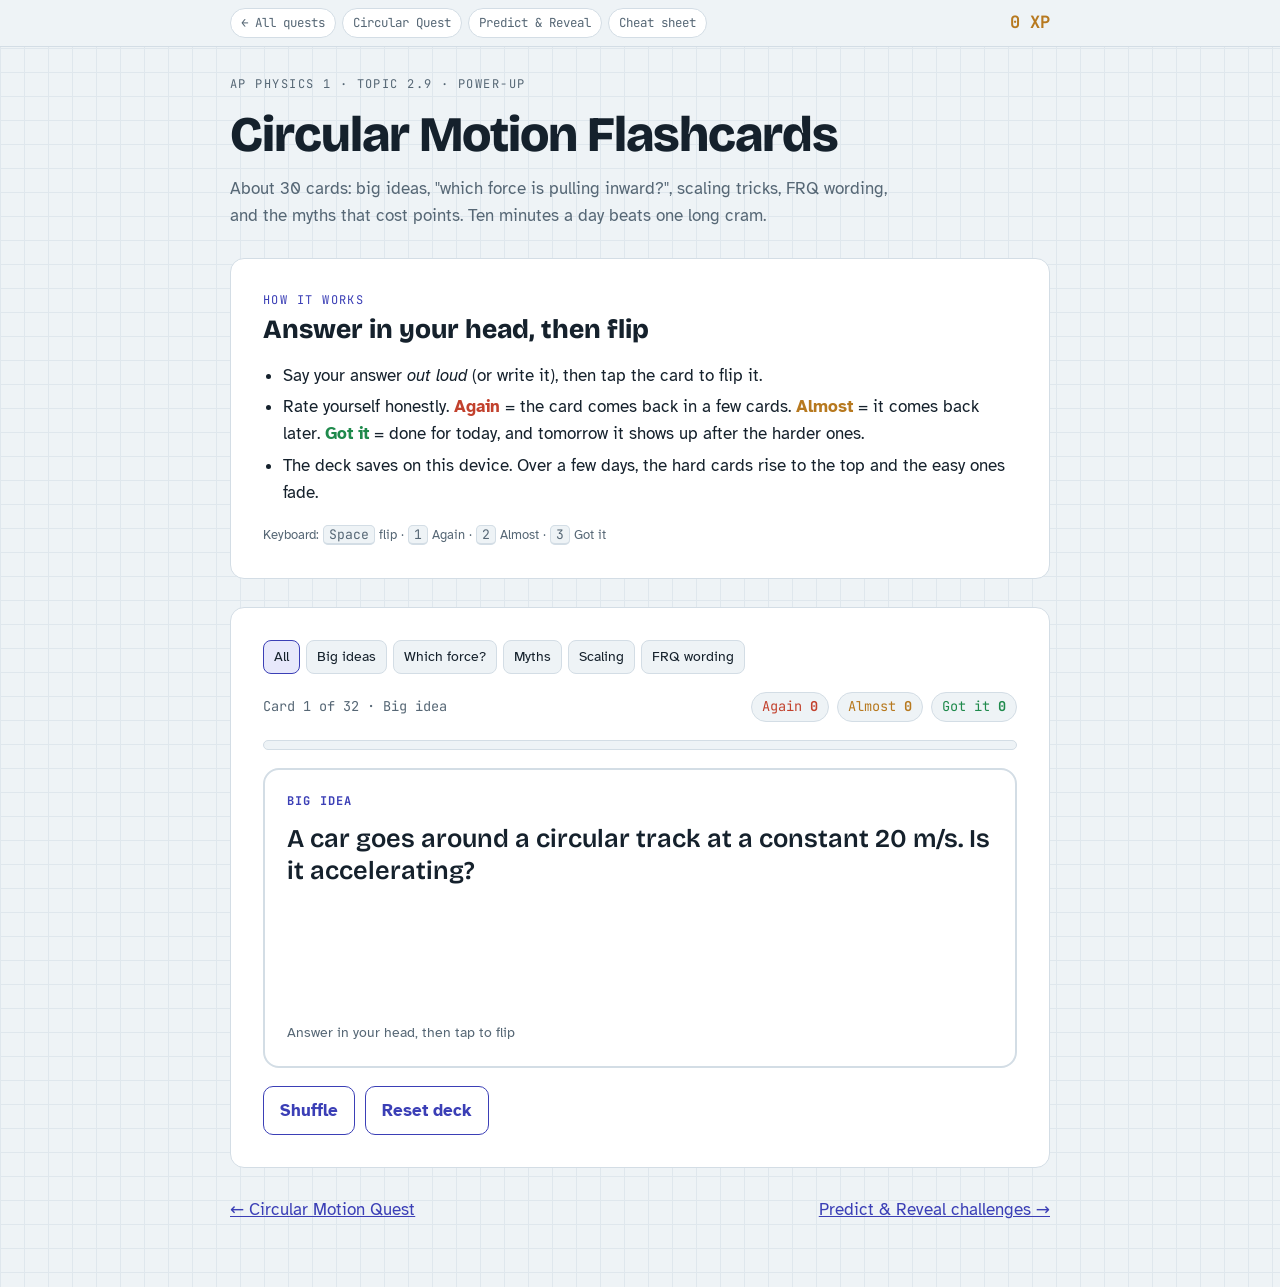
==== circular-motion-flashcards.html @ 214452eb "feat: add circular motion power-ups (predict-and-reveal, flashcards, cheat sheet) - Predict & Reveal" ====
<!doctype html>
<html lang="en"><head><meta charset="utf-8"><meta name="viewport" content="width=device-width,initial-scale=1,viewport-fit=cover">
<title>Circular Motion Flashcards</title>
<link rel="preconnect" href="https://fonts.googleapis.com"><link rel="preconnect" href="https://fonts.gstatic.com" crossorigin>
<link rel="stylesheet" href="https://fonts.googleapis.com/css2?family=Atkinson+Hyperlegible:ital,wght@0,400;0,700;1,400&family=Bricolage+Grotesque:opsz,wght@12..96,600;12..96,800&family=JetBrains+Mono:wght@500;700&display=swap">
<link rel="stylesheet" href="quest.css">
<style>
/* Deck: one big card that flips; 3 Leitner boxes (Again → Almost → Got it) decide how soon a card comes back. */
.filters{display:flex;flex-wrap:wrap;gap:6px}
.deck-top{display:flex;justify-content:space-between;align-items:center;gap:10px;flex-wrap:wrap;font-family:var(--mono);font-size:.85rem;color:var(--muted)}
.boxes{display:flex;gap:8px;flex-wrap:wrap}
.boxes span{padding:3px 10px;border-radius:99px;border:1px solid var(--line);background:var(--bg);font-variant-numeric:tabular-nums}
.boxes .b1{color:var(--bad)} .boxes .b2{color:var(--xp)} .boxes .b3{color:var(--ok)}
.flip{perspective:1400px;cursor:pointer;-webkit-tap-highlight-color:transparent}
.flip-in{position:relative;min-height:300px;transition:transform .45s;transform-style:preserve-3d}
.flip.on .flip-in{transform:rotateY(180deg)}
.face{position:absolute;inset:0;backface-visibility:hidden;-webkit-backface-visibility:hidden;border:2px solid var(--line);border-radius:16px;padding:22px;display:flex;flex-direction:column;gap:12px;background:var(--paper);overflow:auto}
.face.back{transform:rotateY(180deg);border-color:var(--accent)}
.face .kind{font-family:var(--mono);font-size:.75rem;letter-spacing:.1em;text-transform:uppercase;font-weight:700}
.kind.myth{color:var(--bad)} .kind.which{color:var(--f-tens)} .kind.scale{color:var(--xp)} .kind.concept{color:var(--accent)} .kind.frq{color:var(--f-app)}
.face .front-q{font-family:var(--display);font-size:clamp(1.25rem,3.6vw,1.6rem);font-weight:600;line-height:1.25}
.face .hint{margin-top:auto;color:var(--muted);font-size:.85rem}
.face .ans{font-size:1.08rem}
.face .ans b{color:var(--accent)}
.face svg{max-width:220px;height:auto;align-self:center}
.rate{display:grid;grid-template-columns:repeat(3,1fr);gap:8px}
.rate .btn{padding:12px 8px}
.rate .again{background:var(--bad)} .rate .almost{background:var(--xp)} .rate .got{background:var(--ok)}
.done-box{text-align:center;display:flex;flex-direction:column;gap:12px;align-items:center;padding:24px 0}
.keys{font-size:.82rem;color:var(--muted)}
.keys kbd{font-family:var(--mono);border:1px solid var(--line);border-bottom-width:2px;border-radius:5px;padding:0 5px;background:var(--bg)}
@media (prefers-reduced-motion:reduce){.flip-in{transition:none}}
</style>
</head><body>
<nav class="bar" aria-label="Deck"><div class="bar-in">
  <div class="levels"><a href="index.html">← All quests</a><a href="circular-motion-quest.html">Circular Quest</a><a href="circular-motion-predict.html">Predict &amp; Reveal</a><a href="circular-motion-cheat-sheet.html">Cheat sheet</a></div>
  <div class="xp" aria-live="polite"><span id="xp">0</span> XP</div></div></nav>

<main class="wrap">
  <header class="hero">
    <span class="eyebrow">AP Physics 1 · Topic 2.9 · Power-up</span>
    <h1>Circular Motion Flashcards</h1>
    <p>About 30 cards: big ideas, "which force is pulling inward?", scaling tricks, FRQ wording, and the myths that cost points. Ten minutes a day beats one long cram.</p>
  </header>

  <section class="stage">
    <div class="stage-head"><span class="eyebrow">How it works</span><h2>Answer in your head, then flip</h2></div>
    <ul class="tight">
      <li>Say your answer <em>out loud</em> (or write it), then tap the card to flip it.</li>
      <li>Rate yourself honestly. <b style="color:var(--bad)">Again</b> = the card comes back in a few cards. <b style="color:var(--xp)">Almost</b> = it comes back later. <b style="color:var(--ok)">Got it</b> = done for today, and tomorrow it shows up after the harder ones.</li>
      <li>The deck saves on this device. Over a few days, the hard cards rise to the top and the easy ones fade.</li>
    </ul>
    <p class="keys">Keyboard: <kbd>Space</kbd> flip · <kbd>1</kbd> Again · <kbd>2</kbd> Almost · <kbd>3</kbd> Got it</p>
  </section>

  <section class="stage" id="deck">
    <div class="filters seg" id="filters" aria-label="Card type"></div>
    <div class="deck-top"><span id="pos"></span>
      <div class="boxes" aria-label="Leitner boxes"><span class="b1">Again <b id="n1">0</b></span><span class="b2">Almost <b id="n2">0</b></span><span class="b3">Got it <b id="n3">0</b></span></div></div>
    <div class="meter"><i id="meter"></i></div>
    <div id="stageArea"></div>
    <div class="row"><button type="button" class="btn ghost" id="shuffleBtn">Shuffle</button><button type="button" class="btn ghost" id="resetBtn">Reset deck</button><span class="note" id="resetAsk" hidden>Forget all ratings on this device? <button type="button" class="btn ghost" id="resetYes">Yes, reset</button></span></div>
  </section>

  <div class="next-quest"><a href="circular-motion-quest.html">← Circular Motion Quest</a><a href="circular-motion-predict.html">Predict &amp; Reveal challenges →</a></div>
</main>

<script>
(() => {
const $ = s => document.querySelector(s);
/* Mini SVGs reused on cards. */
const ar = (x1,y1,x2,y2,c) => { const a=Math.atan2(y2-y1,x2-x1),h=10; return `<line x1="${x1}" y1="${y1}" x2="${x2-6*Math.cos(a)}" y2="${y2-6*Math.sin(a)}" style="stroke:${c}" stroke-width="4" stroke-linecap="round"/><polygon points="${x2},${y2} ${x2-h*Math.cos(a-.42)},${y2-h*Math.sin(a-.42)} ${x2-h*Math.cos(a+.42)},${y2-h*Math.sin(a+.42)}" style="fill:${c}"/>`; };
const T = (x,y,t,c,anc="start") => `<text x="${x}" y="${y}" text-anchor="${anc}" style="fill:${c};font:700 13px var(--mono)">${t}</text>`;
const svg = b => `<svg viewBox="0 0 220 160" role="img" aria-label="diagram">${b}</svg>`;
const CIRC = `<circle cx="100" cy="80" r="60" fill="none" style="stroke:var(--line)" stroke-width="2" stroke-dasharray="5 5"/><circle cx="100" cy="80" r="3" style="fill:var(--ink)"/>`;
const VA = svg(CIRC+`<circle cx="160" cy="80" r="8" style="fill:var(--ink)"/>`+ar(160,80,160,22,"var(--f-norm)")+T(166,32,"v","var(--f-norm)")+ar(160,80,112,80,"var(--bad)")+T(118,72,"a","var(--bad)"));
const SNAP = svg(CIRC+`<circle cx="160" cy="80" r="8" style="fill:var(--ink)"/><line x1="160" y1="72" x2="160" y2="10" style="stroke:var(--ok)" stroke-width="3" stroke-dasharray="6 4"/>`+T(166,22,"✓ tangent","var(--ok)")+`<line x1="168" y1="80" x2="215" y2="80" style="stroke:var(--bad)" stroke-width="3" stroke-dasharray="6 4"/>`+T(170,100,"✗ outward","var(--bad)"));
const TOP = svg(CIRC+`<circle cx="100" cy="20" r="8" style="fill:var(--ink)"/>`+ar(100,20,100,62,"var(--f-tens)")+T(106,48,"T","var(--f-tens)")+ar(100,20,100,52,"var(--f-grav)")+T(80,48,"mg","var(--f-grav)","end")+T(140,24,"both point","var(--muted)")+T(140,40,"to center","var(--muted)"));
const BANK = svg(`<polygon points="20,140 200,140 200,70" style="fill:var(--bg);stroke:var(--line)" stroke-width="2"/><rect x="104" y="96" width="30" height="16" rx="3" transform="rotate(-21 119 104)" style="fill:var(--accent)"/>`+ar(119,104,95,42,"var(--f-norm)")+T(70,40,"F_N","var(--f-norm)")+ar(119,104,119,150,"var(--f-grav)")+T(126,156,"mg","var(--f-grav)")+`<line x1="119" y1="104" x2="95" y2="104" style="stroke:var(--f-norm)" stroke-width="2" stroke-dasharray="4 3"/>`+T(14,100,"← center","var(--muted)"));

/* kinds: concept · myth · which (which real force is centripetal) · scale · frq */
const CARDS = [
 {id:"c1",k:"concept",q:"A car goes around a circular track at a constant 20 m/s. Is it accelerating?",a:"<b>Yes.</b> Acceleration is any change in <em>velocity</em>, and velocity includes direction. The direction keeps turning, so a = v²/r, pointing toward the center.",img:VA},
 {id:"c2",k:"concept",q:"Which way do the velocity and the acceleration point in uniform circular motion?",a:"<b>v is tangent</b> to the circle (the way it's moving right now). <b>a points to the center.</b> They're always at 90°, so the speed never changes, only the direction.",img:VA},
 {id:"c3",k:"concept",q:"The string snaps. Which way does the ball go?",a:"<b>Straight along the tangent</b>, the direction it was already moving (Newton's 1st law). It does NOT fly outward along the radius.",img:SNAP},
 {id:"c4",k:"concept",q:"What does \"centripetal force\" actually mean?",a:"It's a <b>job title, not a new force</b>: the <em>net</em> inward force, ΣF<sub>in</sub> = mv²/r. Some real force (tension, friction, gravity, normal) or a combination does the job."},
 {id:"c5",k:"concept",q:"Write v, f and a in terms of the period T and radius r.",a:"<b>v = 2πr / T</b> · <b>f = 1/T</b> · <b>a = v²/r = 4π²r / T²</b>. Given a period? Find v first."},
 {id:"c6",k:"concept",q:"What's the minimum speed at the top of a vertical loop (or for water to stay in a swung bucket)?",a:"Set the normal force (or tension) to zero, so gravity alone supplies the centripetal force: mg = mv²/r → <b>v<sub>min</sub> = √(gr)</b>. Mass cancels."},
 {id:"c7",k:"concept",q:"Ball on a string, vertical circle, constant speed. Where is the tension biggest, and by how much?",a:"<b>Bottom.</b> Top: T + mg = mv²/r. Bottom: T − mg = mv²/r. Same mv²/r, so T<sub>bottom</sub> − T<sub>top</sub> = <b>2mg</b>."},
 {id:"c8",k:"concept",q:"Driving over the top of a hill: heavier, lighter, or the same? Why?",a:"<b>Lighter.</b> The center is below you: mg − F<sub>N</sub> = mv²/r, so F<sub>N</sub> &lt; mg. At v = √(gr), F<sub>N</sub> = 0, and that's airtime."},
 {id:"c9",k:"concept",q:"Bottom of a dip (or the bottom of a loop): heavier or lighter?",a:"<b>Heavier.</b> The center is above you: F<sub>N</sub> − mg = mv²/r, so F<sub>N</sub> &gt; mg. That's the \"pressed into the seat\" feeling."},
 {id:"c10",k:"concept",q:"Why are astronauts on the ISS \"weightless\"?",a:"<b>They're in free fall</b>, not out of gravity. Gravity up there is still about 90% of g. They and the station fall together, so the floor doesn't push on them (F<sub>N</sub> = 0)."},
 {id:"c11",k:"concept",q:"Max speed for a car on a flat curve with friction coefficient μ<sub>s</sub>?",a:"μ<sub>s</sub>mg = mv²/r → <b>v<sub>max</sub> = √(μ<sub>s</sub>gr)</b>. Mass cancels, so a truck and a bike have the same limit."},
 {id:"c12",k:"concept",q:"Derive the orbital speed of a satellite at radius r from Earth's center.",a:"GMm/r² = mv²/r → <b>v = √(GM/r)</b>. The satellite's mass cancels. Remember that r is measured from Earth's <em>center</em>, not the surface."},
 {id:"m1",k:"myth",q:"MYTH OR TRUTH? \"In a sharp turn, centrifugal force throws you against the car door.\"",a:"<b>Myth.</b> There's no outward force. Your body keeps going straight (inertia) while the car turns under you, so the door runs into <em>you</em> and pushes you <em>inward</em>."},
 {id:"m2",k:"myth",q:"MYTH OR TRUTH? \"Constant speed means the net force is zero.\"",a:"<b>Myth</b> (for circles). Constant <em>speed</em> ≠ constant <em>velocity</em>. In a circle, ΣF = mv²/r toward the center, never zero."},
 {id:"m3",k:"myth",q:"MYTH OR TRUTH? \"On my FBD I should add a centripetal-force arrow.\"",a:"<b>Myth, and it costs points.</b> Draw only real forces. Adding an extra \"F<sub>c</sub>\" arrow counts the same force twice."},
 {id:"m4",k:"myth",q:"MYTH OR TRUTH? \"At the top of a vertical circle, the string's tension points up.\"",a:"<b>Myth.</b> A string can only pull toward the thing it's tied to: the center. At the top, that's <b>down</b>.",img:TOP},
 {id:"m5",k:"myth",q:"MYTH OR TRUTH? \"Upside down at the top of a loop, there must be an upward force holding you in.\"",a:"<b>Myth.</b> Both real forces (gravity and the seat/track) point <b>down</b>, toward the center. You stay in because you're moving fast enough that you'd go straight (tangent) if the track weren't bending you down."},
 {id:"m6",k:"myth",q:"MYTH OR TRUTH? \"The Moon doesn't fall because Earth's gravity and its motion balance out.\"",a:"<b>Myth.</b> Nothing balances. Gravity is the only (net) force, so the Moon is <em>always falling</em> toward Earth. It just moves sideways fast enough to keep missing."},
 {id:"m7",k:"myth",q:"MYTH OR TRUTH? \"A heavier satellite needs a faster speed to stay in the same orbit.\"",a:"<b>Myth.</b> v = √(GM/r): the satellite's mass cancels. A wrench and the ISS in the same orbit move at the same speed."},
 {id:"w1",k:"which",q:"Car on a FLAT curve. Which real force points toward the center?",a:"<b>Static friction</b> from the road on the tires, pointing sideways toward the center. It's static because the tires don't skid sideways. On ice there's no friction, so the car goes straight."},
 {id:"w2",k:"which",q:"Ball on a string, whirled in a horizontal circle on a frictionless table. Which force is centripetal?",a:"<b>Tension.</b> Gravity and the table's normal force are vertical and cancel."},
 {id:"w3",k:"which",q:"The Moon or a satellite in a circular orbit. Which force is centripetal?",a:"<b>Gravity</b>, the only force acting: GMm/r² = mv²/r."},
 {id:"w4",k:"which",q:"Car on a BANKED curve, no friction. Where does the inward force come from?",a:"The <b>normal force is tilted</b>, so its horizontal part points toward the center: F<sub>N</sub> sinθ = mv²/r, and F<sub>N</sub> cosθ = mg. That only works at one \"design speed\".",img:BANK},
 {id:"w5",k:"which",q:"Rider at the TOP of a loop, inside the track. Which forces point to the center?",a:"<b>Gravity AND the normal force, both down</b>: mg + F<sub>N</sub> = mv²/r. The faster the car, the harder the track pushes."},
 {id:"w6",k:"which",q:"Clothes in a spinning washer drum (vertical wall). What pushes them toward the center?",a:"<b>The normal force from the drum wall.</b> The water escapes through the holes because nothing pushes <em>it</em> inward, so it goes off along the tangent."},
 {id:"s1",k:"scale",q:"Same curve, the car goes 2× faster. The force needed is…?",a:"<b>4×.</b> F = mv²/r, and v is squared. Triple the speed → 9×."},
 {id:"s2",k:"scale",q:"Same speed, the curve's radius is cut in half. The force needed is…?",a:"<b>2×.</b> F ∝ 1/r at a fixed speed. Tight turns are harder."},
 {id:"s3",k:"scale",q:"Same PERIOD (e.g. two horses on one merry-go-round), the outer horse is at 2× the radius. Its acceleration is…?",a:"<b>2×, not ½.</b> Same period → v = 2πr/T is 2× bigger, so a = v²/r = 4π²r/T² ∝ r. Watch what's being held constant!"},
 {id:"s4",k:"scale",q:"A satellite moves to an orbit 4× farther from Earth's center. Its speed becomes…?",a:"<b>½.</b> v = √(GM/r) → √(1/4) = ½. Farther orbits are slower, with longer periods."},
 {id:"f1",k:"frq",q:"Start any circular-motion derivation with what sentence?",a:"<b>\"Taking toward the center as positive, ΣF = ma<sub>c</sub> = mv²/r.\"</b> Then list the real forces with signs, then solve in symbols before plugging in numbers."},
 {id:"f2",k:"frq",q:"\"Justify why the tension is greater at the bottom.\" What three things must a full-credit answer have?",a:"<b>(1) Name the law</b> (Newton's 2nd: the net force toward the center = mv²/r), <b>(2) which way gravity points at each spot</b> (toward the center at the top, away at the bottom), and <b>(3) the link</b>: so T must be bigger at the bottom to make the same net force."},
 {id:"f3",k:"frq",q:"\"Minimum speed\", \"just barely\", or \"loses contact\". What do you set to zero?",a:"<b>The normal force or the tension.</b> Then gravity alone is the centripetal force."}
];
const KINDS = [["all","All"],["concept","Big ideas"],["which","Which force?"],["myth","Myths"],["scale","Scaling"],["frq","FRQ wording"]];
const LABEL = {concept:"Big idea",myth:"Myth or truth",which:"Which force is centripetal?",scale:"Scaling",frq:"FRQ wording"};

/* State: box per card (0 = new, 1 Again, 2 Almost, 3 Got it), the day it was last rated, XP. */
const KEY = "cm-flash-v1";
let S = {box:{}, xp:0, filter:"all"};
try { const raw = localStorage.getItem(KEY); if (raw) S = Object.assign(S, JSON.parse(raw)); } catch(e) {}
const save = () => { try { localStorage.setItem(KEY, JSON.stringify(S)); } catch(e) {} };

/* Session queue: new + Again first, then Almost, then yesterday's Got-it cards. A rating re-inserts the card: Again 3 back, Almost 8 back, Got it leaves. */
let queue = [], seen = 0, flipped = false;
function build(shuffle){
  const pool = CARDS.filter(c => S.filter==="all" || c.k===S.filter);
  const rank = c => ({0:0,1:0,2:1,3:2})[S.box[c.id]||0];
  queue = pool.map(c=>c.id);
  if (shuffle) for (let i=queue.length-1;i>0;i--){ const j=Math.floor(Math.random()*(i+1)); [queue[i],queue[j]]=[queue[j],queue[i]]; }
  queue.sort((a,b)=>rank(byId[a])-rank(byId[b]));
  seen = 0; flipped = false; render();
}
const byId = Object.fromEntries(CARDS.map(c=>[c.id,c]));

function render(){
  const pool = CARDS.filter(c => S.filter==="all" || c.k===S.filter);
  [1,2,3].forEach(n => $("#n"+n).textContent = pool.filter(c=>(S.box[c.id]||0)===n).length);
  $("#xp").textContent = S.xp;
  const total = seen + queue.length;
  $("#meter").style.width = (total? seen/total*100 : 100) + "%";
  if (!queue.length){
    $("#pos").textContent = "Session done";
    const got = pool.filter(c=>S.box[c.id]===3).length;
    $("#stageArea").innerHTML = `<div class="done-box"><span class="eyebrow">Deck cleared</span><span class="score"><span class="num">${got} / ${pool.length}</span></span><p>cards at "Got it". ${got===pool.length?"Clean deck. Try the Predict &amp; Reveal challenges next.":"Come back tomorrow and the tricky ones will be waiting first."}</p><button type="button" class="btn" id="againBtn">Go again</button></div>`;
    $("#againBtn").onclick = () => build(true);
    return;
  }
  const c = byId[queue[0]];
  $("#pos").textContent = `Card ${seen+1} of ${total} · ${LABEL[c.k]}`;
  $("#stageArea").innerHTML = `
    <div class="flip ${flipped?"on":""}" id="card" role="button" tabindex="0" aria-label="Flashcard. Press to flip." aria-pressed="${flipped}">
      <div class="flip-in">
        <div class="face front"><span class="kind ${c.k}">${LABEL[c.k]}</span><p class="front-q">${c.q}</p><p class="hint">Answer in your head, then tap to flip</p></div>
        <div class="face back"><span class="kind ${c.k}">Answer</span><p class="ans">${c.a}</p>${c.img||""}</div>
      </div></div>
    <div class="rate" ${flipped?"":"hidden"} id="rate">
      <button type="button" class="btn again" data-r="1">Again</button><button type="button" class="btn almost" data-r="2">Almost</button><button type="button" class="btn got" data-r="3">Got it</button></div>`;
  const card = $("#card");
  const fit = () => { const f = card.querySelector(flipped?".back":".front"); card.querySelector(".flip-in").style.minHeight = Math.max(300, f.scrollHeight+4)+"px"; };
  card.onclick = flip; card.onkeydown = e => { if (e.key==="Enter"){ e.preventDefault(); flip(); } };
  document.querySelectorAll("#rate button").forEach(b => b.onclick = () => rate(+b.dataset.r));
  requestAnimationFrame(fit);
}
function flip(){ flipped = !flipped; const card = $("#card"); card.classList.toggle("on", flipped); card.setAttribute("aria-pressed", flipped);
  $("#rate").hidden = !flipped; const f = card.querySelector(flipped?".back":".front"); card.querySelector(".flip-in").style.minHeight = Math.max(300, f.scrollHeight+4)+"px"; }
function rate(r){
  if (!flipped) return;
  const id = queue.shift(); S.box[id] = r; S.xp += r===3?5:2;
  if (r===1) queue.splice(Math.min(3, queue.length), 0, id);
  else if (r===2) queue.splice(Math.min(8, queue.length), 0, id);
  else seen++;
  flipped = false; save(); render();
}

$("#filters").innerHTML = KINDS.map(([k,l]) => `<button type="button" data-k="${k}" aria-pressed="${S.filter===k}">${l}</button>`).join("");
document.querySelectorAll("#filters button").forEach(b => b.onclick = () => { S.filter = b.dataset.k; save();
  document.querySelectorAll("#filters button").forEach(x => x.setAttribute("aria-pressed", x.dataset.k===S.filter)); build(false); });
$("#shuffleBtn").onclick = () => build(true);
$("#resetBtn").onclick = () => { $("#resetAsk").hidden = false; };
$("#resetYes").onclick = () => { S.box = {}; S.xp = 0; save(); $("#resetAsk").hidden = true; build(false); };
document.addEventListener("keydown", e => {
  if (e.target.closest && e.target.closest("button:not(#card),textarea,input")) return;
  if (e.key===" "){ if (!$("#card")) return; e.preventDefault(); flip(); }
  else if (["1","2","3"].includes(e.key)) rate(+e.key);
});
build(false);
})();
</script>
</body></html>
---- quest.css ----
/* Layout: one lab-notebook column on graph paper; a sticky level bar tracks the 6 stages + XP. Force arrows keep one colour per force type everywhere. */
:root{
  --bg:#eef3f6; --grid:#dfe7ed; --paper:#ffffff; --ink:#15212c; --muted:#566775; --line:#d3dde5;
  --accent:#3b3fb6; --accent-soft:#e7e8fb; --xp:#b7791f; --ok:#1f8a4c; --ok-soft:#e3f4ea; --bad:#c2412d; --bad-soft:#fbe9e5;
  --f-grav:#d2452f; --f-norm:#1f6fc8; --f-fric:#b97a06; --f-tens:#2f8a3a; --f-app:#8a46cc; --f-fake:#8b97a1;
  --display:"Bricolage Grotesque", "Avenir Next", "Segoe UI", sans-serif;
  --body:"Atkinson Hyperlegible", "Segoe UI", system-ui, sans-serif;
  --mono:"JetBrains Mono", ui-monospace, Menlo, monospace;
}
@media (prefers-color-scheme: dark){:root:not([data-theme="light"]){
  --bg:#0e141a; --grid:#17212a; --paper:#151e27; --ink:#e5edf3; --muted:#93a4b1; --line:#283643;
  --accent:#a2a6ff; --accent-soft:#252a52; --xp:#f2c14e; --ok:#5fd18f; --ok-soft:#173326; --bad:#ff8a73; --bad-soft:#3a1e19;
  --f-grav:#ff7a63; --f-norm:#6faaff; --f-fric:#f0b545; --f-tens:#6fd27c; --f-app:#c495ff; --f-fake:#7d8a95; color-scheme:dark}}
:root[data-theme="dark"]{
  --bg:#0e141a; --grid:#17212a; --paper:#151e27; --ink:#e5edf3; --muted:#93a4b1; --line:#283643;
  --accent:#a2a6ff; --accent-soft:#252a52; --xp:#f2c14e; --ok:#5fd18f; --ok-soft:#173326; --bad:#ff8a73; --bad-soft:#3a1e19;
  --f-grav:#ff7a63; --f-norm:#6faaff; --f-fric:#f0b545; --f-tens:#6fd27c; --f-app:#c495ff; --f-fake:#7d8a95; color-scheme:dark}

body{background-color:var(--bg);background-image:linear-gradient(var(--grid) 1px,transparent 1px),linear-gradient(90deg,var(--grid) 1px,transparent 1px);background-size:24px 24px;color:var(--ink);font-family:var(--body);font-size:17px;line-height:1.6}
.wrap{max-width:820px;margin:0 auto;padding-left:max(16px,env(safe-area-inset-left,0px));padding-right:max(16px,env(safe-area-inset-right,0px));padding-block:8px 64px;display:flex;flex-direction:column;gap:28px}
h1,h2,h3{font-family:var(--display);line-height:1.15;text-wrap:balance;margin:0}
h1{font-size:clamp(2rem,6vw,3.1rem);font-weight:800;letter-spacing:-.02em}
h2{font-size:1.65rem;font-weight:800}
h3{font-size:1.15rem;font-weight:600}
p{margin:0}
.mono{font-family:var(--mono)}
.eyebrow{font-family:var(--mono);font-size:.75rem;letter-spacing:.12em;text-transform:uppercase;color:var(--muted)}
a{color:var(--accent)}
:focus-visible{outline:3px solid var(--accent);outline-offset:2px;border-radius:4px}

/* level bar */
.bar{position:sticky;top:env(safe-area-inset-top,0px);z-index:5;background:var(--bg);border-bottom:1px solid var(--line);padding-block:8px}
.bar-in{max-width:820px;margin:0 auto;padding-left:max(16px,env(safe-area-inset-left,0px));padding-right:max(16px,env(safe-area-inset-right,0px));display:flex;gap:12px;align-items:center}
.levels{display:flex;gap:6px;flex:1;min-width:0;overflow-x:auto;scrollbar-width:none}
.levels a{flex:none;text-decoration:none;font-family:var(--mono);font-size:.78rem;padding:4px 10px;border-radius:99px;border:1px solid var(--line);color:var(--muted);background:var(--paper)}
.levels a.done{border-color:var(--ok);color:var(--ok)}
.xp{flex:none;font-family:var(--mono);font-weight:700;color:var(--xp);font-variant-numeric:tabular-nums}

header.hero{display:flex;flex-direction:column;gap:12px;padding-top:20px}
header.hero p{color:var(--muted);max-width:60ch}
.legend{display:flex;flex-wrap:wrap;gap:8px 16px;font-size:.9rem}
.legend span{display:inline-flex;align-items:center;gap:6px}
.legend i{width:22px;height:4px;border-radius:2px;display:inline-block}

section.stage{background:var(--paper);border:1px solid var(--line);border-radius:14px;padding:clamp(18px,4vw,32px);display:flex;flex-direction:column;gap:18px;scroll-margin-top:64px}
.stage-head{display:flex;flex-direction:column;gap:4px}
.stage-head .eyebrow{color:var(--accent)}
.lead{font-size:1.05rem;max-width:62ch}
.note{color:var(--muted);font-size:.92rem}

/* story */
.story{font-size:1.06rem;display:flex;flex-direction:column;gap:12px;max-width:62ch}
.story q{font-style:italic}
.scene{width:100%;height:auto;max-width:100%;border:1px solid var(--line);border-radius:10px;background:var(--bg)}
.trivia{display:grid;grid-template-columns:repeat(auto-fit,minmax(230px,1fr));gap:12px}
.trivia div{border:1px dashed var(--line);border-radius:10px;padding:14px;display:flex;flex-direction:column;gap:6px;min-width:0}
.trivia b{font-family:var(--display)}

/* predictions + quiz options */
.pred{border-top:1px solid var(--line);padding-top:16px;display:flex;flex-direction:column;gap:10px}
.pred:first-of-type{border-top:0;padding-top:0}
.qnum{font-family:var(--mono);color:var(--muted);font-size:.8rem}
.opts{display:flex;flex-direction:column;gap:8px}
.opt{display:flex;gap:10px;align-items:flex-start;text-align:left;font:inherit;color:var(--ink);background:var(--bg);border:1.5px solid var(--line);border-radius:10px;padding:10px 12px;cursor:pointer}
.opt:hover{border-color:var(--accent)}
.opt[aria-pressed="true"]{border-color:var(--accent);background:var(--accent-soft)}
.opt.right{border-color:var(--ok);background:var(--ok-soft)}
.opt.wrong{border-color:var(--bad);background:var(--bad-soft)}
.opt .k{font-family:var(--mono);font-weight:700;color:var(--muted);flex:none}
textarea{width:100%;box-sizing:border-box;min-height:70px;font:inherit;font-size:.98rem;color:var(--ink);background:var(--bg);border:1.5px solid var(--line);border-radius:10px;padding:10px}
.btn{font:inherit;font-weight:700;border:0;border-radius:10px;padding:10px 16px;cursor:pointer;background:var(--accent);color:var(--paper)}
.btn.ghost{background:transparent;color:var(--accent);border:1.5px solid var(--accent)}
.btn:disabled{opacity:.45;cursor:not-allowed}
.row{display:flex;flex-wrap:wrap;gap:10px;align-items:center}

/* learn */
.card{border:1px solid var(--line);border-radius:12px;padding:18px;display:flex;flex-direction:column;gap:12px}
.card h3 .law{font-family:var(--mono);font-size:.9rem;color:var(--accent);margin-left:6px}
.big-eq{font-family:var(--mono);font-size:1.25rem;font-weight:700;padding:10px 14px;background:var(--bg);border-radius:8px;align-self:flex-start}
ul.tight{margin:0;padding-left:1.2em;display:flex;flex-direction:column;gap:4px}
.vid{display:flex;gap:12px;align-items:center;text-decoration:none;color:var(--ink);border:1px solid var(--line);border-radius:10px;padding:10px 12px;background:var(--bg)}
.vid:hover{border-color:var(--accent)}
.vid .play{flex:none;width:34px;height:34px;border-radius:50%;background:var(--accent);display:grid;place-items:center}
.vid .play::after{content:"";border-left:11px solid var(--paper);border-top:7px solid transparent;border-bottom:7px solid transparent;margin-left:3px}
.vid small{display:block;color:var(--muted)}
.tbl{overflow-x:auto}
table{border-collapse:collapse;width:100%;font-size:.95rem}
th,td{border-bottom:1px solid var(--line);padding:8px 10px;text-align:left;vertical-align:top}
th{font-family:var(--mono);font-size:.78rem;letter-spacing:.06em;text-transform:uppercase;color:var(--muted)}

/* sandbox */
.sandbox{display:flex;flex-direction:column;gap:10px}
canvas{width:100%;height:auto;max-width:100%;border:1px solid var(--line);border-radius:10px;background:var(--bg)}
.readout{display:grid;grid-template-columns:repeat(auto-fit,minmax(110px,1fr));gap:8px;font-family:var(--mono);font-size:.85rem;font-variant-numeric:tabular-nums}
.readout div{background:var(--bg);border-radius:8px;padding:6px 10px}
.readout b{display:block;font-size:1.05rem}
input[type=range]{width:100%;accent-color:var(--accent)}

/* reveal */
.reveal{border:1px solid var(--line);border-radius:12px;padding:16px;display:flex;flex-direction:column;gap:8px}
.verdict{font-family:var(--mono);font-size:.8rem;font-weight:700;padding:2px 8px;border-radius:99px;align-self:flex-start}
.verdict.ok{background:var(--ok-soft);color:var(--ok)} .verdict.no{background:var(--bad-soft);color:var(--bad)} .verdict.none{background:var(--bg);color:var(--muted)}
.yours{font-size:.92rem;color:var(--muted);border-left:3px solid var(--line);padding-left:10px}
.seg{display:flex;flex-wrap:wrap;gap:6px}
.seg button{font:inherit;font-size:.85rem;padding:5px 10px;border-radius:8px;border:1.5px solid var(--line);background:var(--bg);color:var(--ink);cursor:pointer}
.seg button[aria-pressed="true"]{border-color:var(--accent);background:var(--accent-soft)}

/* quiz */
.quiz-top{display:flex;justify-content:space-between;align-items:center;gap:10px;flex-wrap:wrap;font-family:var(--mono);font-size:.85rem;color:var(--muted)}
.meter{height:8px;background:var(--bg);border-radius:99px;overflow:hidden;border:1px solid var(--line)}
.meter i{display:block;height:100%;background:var(--accent);width:0;transition:width .3s}
.streak{color:var(--xp);font-weight:700}
.qcard{display:flex;flex-direction:column;gap:14px}
.qtext{font-size:1.1rem}
.boss{font-family:var(--mono);font-size:.78rem;font-weight:700;color:var(--bad);letter-spacing:.1em}
.feedback{border-radius:10px;padding:12px 14px;display:flex;flex-direction:column;gap:6px}
.feedback.ok{background:var(--ok-soft)} .feedback.no{background:var(--bad-soft)}
.feedback .tip{font-size:.92rem;color:var(--muted)}
.fbd-wrap{display:flex;gap:16px;flex-wrap:wrap;align-items:center}
.fbd-wrap svg{flex:none}
.score{display:flex;flex-direction:column;gap:10px;align-items:flex-start}
.score .num{font-family:var(--display);font-size:3rem;font-weight:800;line-height:1}
.rank{font-family:var(--mono);color:var(--xp);font-weight:700}

/* playbook */
.compare{display:grid;grid-template-columns:repeat(auto-fit,minmax(260px,1fr));gap:12px}
.compare > div{border-radius:10px;padding:14px;display:flex;flex-direction:column;gap:8px;min-width:0}
.weak{background:var(--bad-soft)} .strong{background:var(--ok-soft)}
.pts{font-family:var(--mono);font-weight:700}
ol.steps{margin:0;padding-left:1.4em;display:flex;flex-direction:column;gap:6px}
.cll{display:grid;grid-template-columns:repeat(auto-fit,minmax(170px,1fr));gap:10px}
.cll div{background:var(--bg);border-radius:10px;padding:12px;min-width:0}
.cll b{font-family:var(--display);font-size:1.1rem;display:block}
pre.copybox{white-space:pre-wrap;font-family:var(--mono);font-size:.8rem;background:var(--bg);border-radius:10px;padding:12px;max-height:240px;overflow:auto;margin:0}
@media (prefers-reduced-motion:reduce){*{transition:none!important;scroll-behavior:auto!important}}
/* shared additions for lessons 2+ */
body{margin:0} img{max-width:100%} [hidden]{display:none!important}
.widget{display:flex;flex-direction:column;gap:10px;border:1px dashed var(--line);border-radius:12px;padding:14px;background:var(--bg)}
.widget svg{width:100%;height:auto;max-width:100%}
.widget label{display:block;font-family:var(--mono);font-size:.85rem}
.widget label input[type=range]{display:block;margin-top:4px}
.sliders{display:grid;grid-template-columns:repeat(auto-fit,minmax(170px,1fr));gap:10px}
.warn{color:var(--bad);font-weight:700}
.pill{font-family:var(--mono);font-size:.8rem;padding:2px 8px;border-radius:99px;background:var(--accent-soft);color:var(--accent)}
.next-quest{display:flex;justify-content:space-between;gap:12px;align-items:center;flex-wrap:wrap}
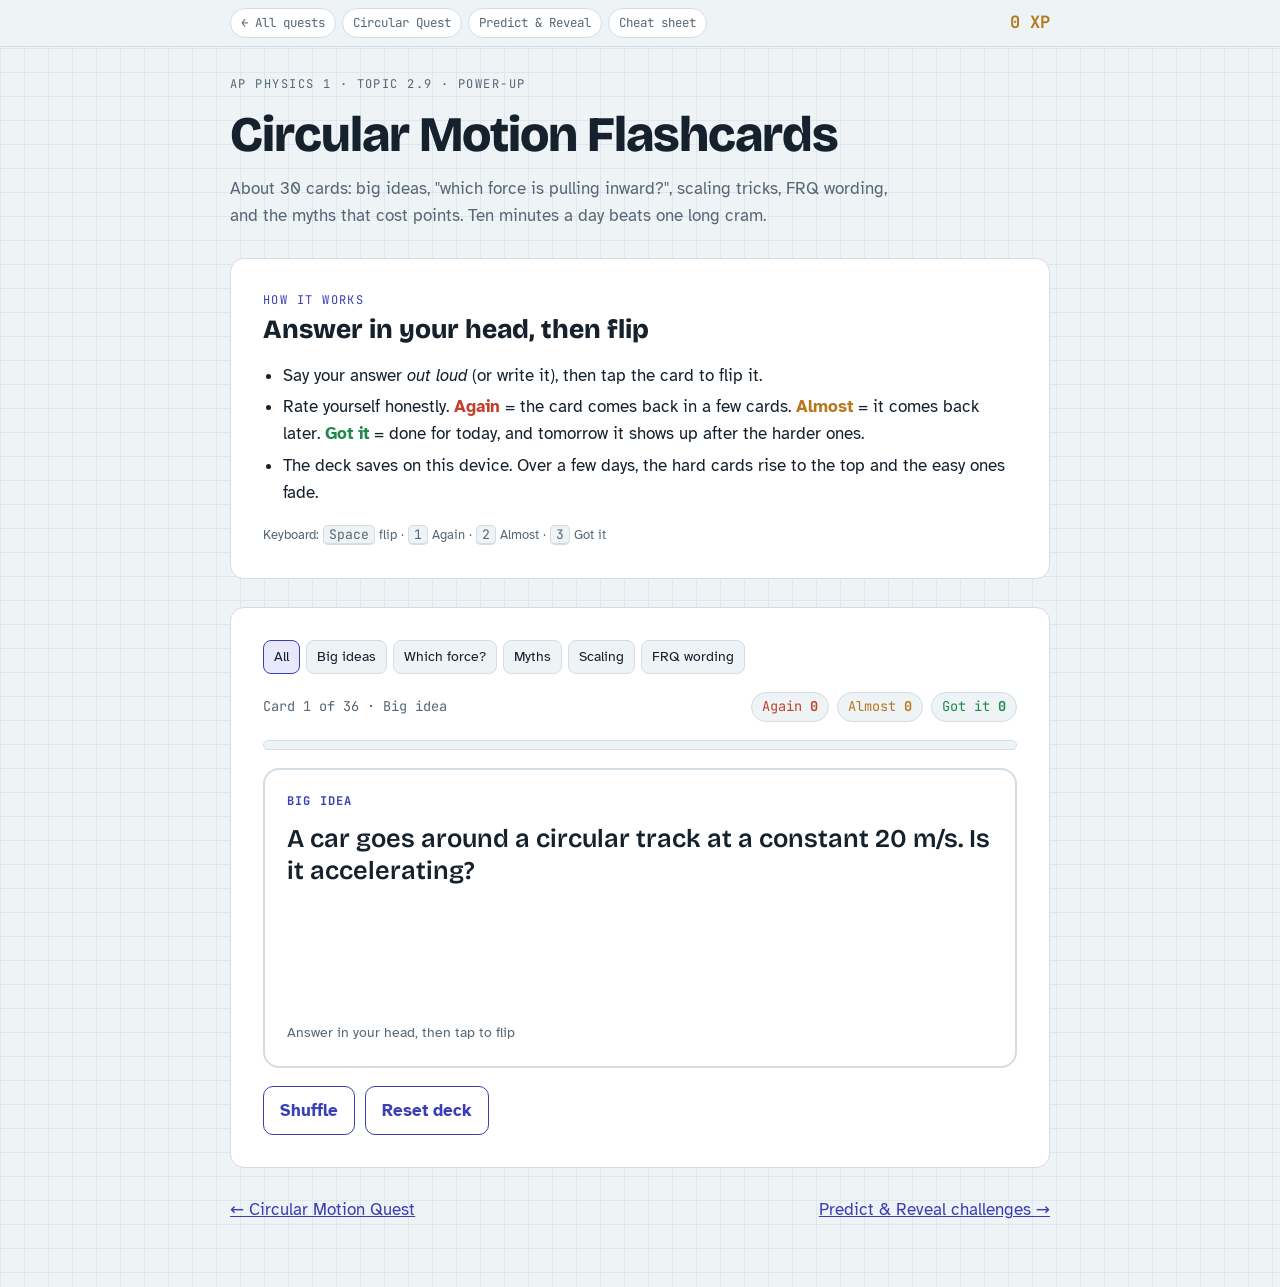
==== commit 5c908830: "feat: add Unit 2 worksheet bridge (gap-filling guide + 10 practice problems) Maps the class forces w" ====
--- a/circular-motion-flashcards.html
+++ b/circular-motion-flashcards.html
@@ -92,6 +92,10 @@
  {id:"c10",k:"concept",q:"Why are astronauts on the ISS \"weightless\"?",a:"<b>They're in free fall</b>, not out of gravity. Gravity up there is still about 90% of g. They and the station fall together, so the floor doesn't push on them (F<sub>N</sub> = 0)."},
  {id:"c11",k:"concept",q:"Max speed for a car on a flat curve with friction coefficient μ<sub>s</sub>?",a:"μ<sub>s</sub>mg = mv²/r → <b>v<sub>max</sub> = √(μ<sub>s</sub>gr)</b>. Mass cancels, so a truck and a bike have the same limit."},
  {id:"c12",k:"concept",q:"Derive the orbital speed of a satellite at radius r from Earth's center.",a:"GMm/r² = mv²/r → <b>v = √(GM/r)</b>. The satellite's mass cancels. Remember that r is measured from Earth's <em>center</em>, not the surface."},
+ {id:"c13",k:"concept",q:"Ferris wheel, TOP: which way does the seat push, and what's the equation?",a:"<b>Up</b>. You sit ON the seat, so it pushes away from the center: <b>mg − N = mv²/r</b>, and you feel lighter. (A coaster loop is the opposite: you're inside the track, so N points <em>down</em>.)"},
+ {id:"c14",k:"concept",q:"A puck circles on a frictionless table; its string goes through a hole to a hanging mass M at rest. Link the forces.",a:"M at rest → <b>T = Mg</b>. The same string pulls the puck inward → <b>T = mv²/r</b>. So <b>Mg = mv²/r</b>."},
+ {id:"c15",k:"concept",q:"\"Turns 4 times a minute.\" How do you get to the speed?",a:"Period <b>T = 60 s ÷ 4 = 15 s</b>, then <b>v = 2πr/T</b>, then a = v²/r. rev/min → T → v → a → F."},
+ {id:"f4",k:"frq",q:"\"Does the vine snap?\" or \"Does the box slide off?\" What's the move?",a:"Compare <b>needed</b> with <b>available</b>: the needed T = mg + mv²/r vs. the breaking strength, or the needed mv²/r vs. the max μ<sub>s</sub>mg. Put a number on both sides and use a comparison word."},
  {id:"m1",k:"myth",q:"MYTH OR TRUTH? \"In a sharp turn, centrifugal force throws you against the car door.\"",a:"<b>Myth.</b> There's no outward force. Your body keeps going straight (inertia) while the car turns under you, so the door runs into <em>you</em> and pushes you <em>inward</em>."},
  {id:"m2",k:"myth",q:"MYTH OR TRUTH? \"Constant speed means the net force is zero.\"",a:"<b>Myth</b> (for circles). Constant <em>speed</em> ≠ constant <em>velocity</em>. In a circle, ΣF = mv²/r toward the center, never zero."},
  {id:"m3",k:"myth",q:"MYTH OR TRUTH? \"On my FBD I should add a centripetal-force arrow.\"",a:"<b>Myth, and it costs points.</b> Draw only real forces. Adding an extra \"F<sub>c</sub>\" arrow counts the same force twice."},
